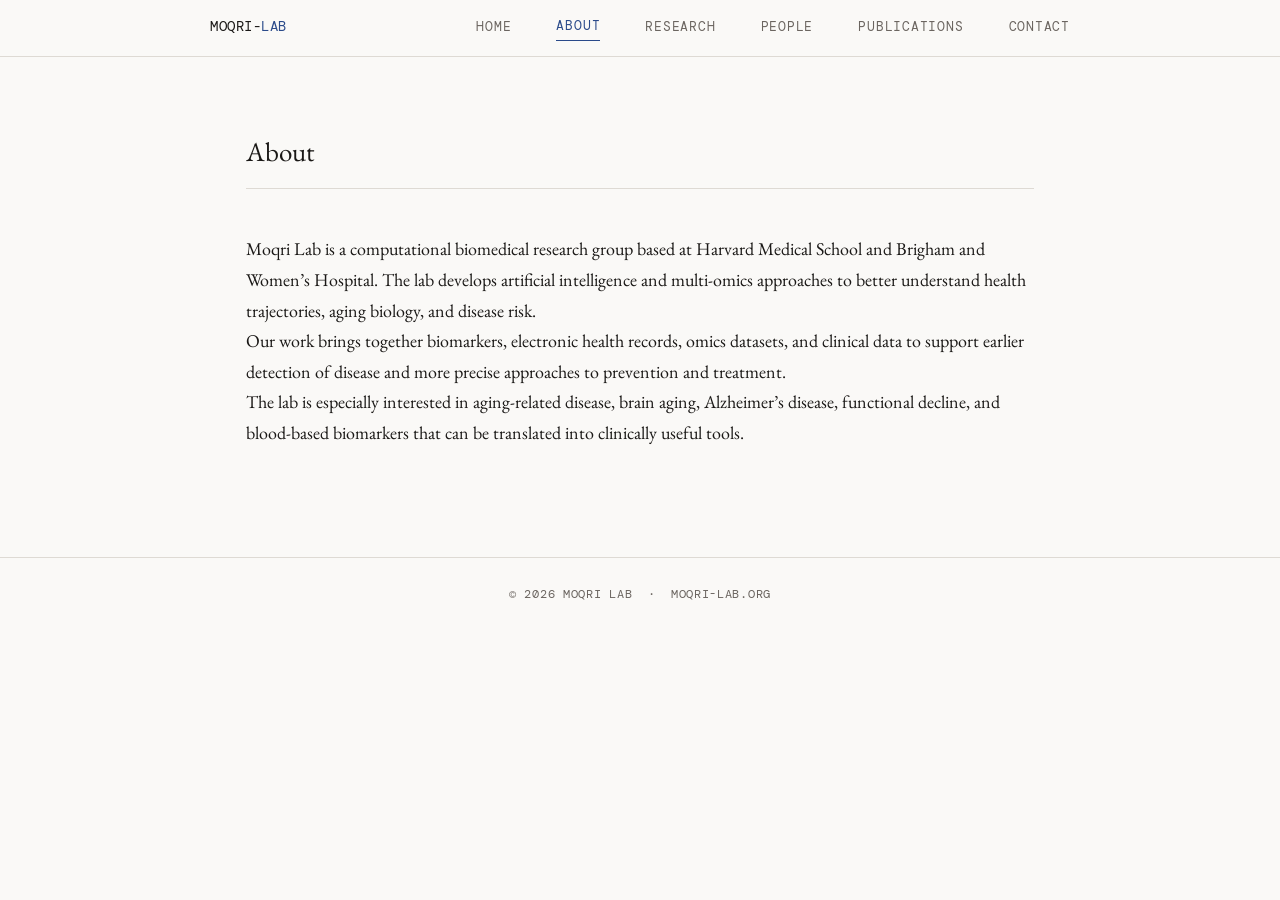
==== about.html @ 0ea627ed "Add about.html with lab information and navigation" ====
<!DOCTYPE html>
<html lang="en">
<head>
  <meta charset="UTF-8" />
  <meta name="viewport" content="width=device-width, initial-scale=1.0" />
  <title>About · Moqri Lab</title>
  <link rel="stylesheet" href="assets/style.css" />
</head>
<body>
<nav>
  <div class="nav-inner">
    <a class="nav-brand" href="index.html">moqri-<span>lab</span></a>
    <a href="index.html">Home</a>
    <a href="about.html">About</a>
    <a href="research.html">Research</a>
    <a href="people.html">People</a>
    <a href="publications.html">Publications</a>
    <a href="contact.html">Contact</a>
  </div>
</nav>

<div class="page">
  <div class="section-header">
    <h2>About</h2>
  </div>

  <section class="text-section">
    <p>
      Moqri Lab is a computational biomedical research group based at Harvard Medical School and Brigham and Women’s Hospital. The lab develops artificial intelligence and multi-omics approaches to better understand health trajectories, aging biology, and disease risk.
    </p>
    <p>
      Our work brings together biomarkers, electronic health records, omics datasets, and clinical data to support earlier detection of disease and more precise approaches to prevention and treatment.
    </p>
    <p>
      The lab is especially interested in aging-related disease, brain aging, Alzheimer’s disease, functional decline, and blood-based biomarkers that can be translated into clinically useful tools.
    </p>
  </section>
</div>

<footer>
  &copy; <span id="yr"></span> Moqri Lab &nbsp;&middot;&nbsp; moqri-lab.org
</footer>

<script src="assets/nav.js"></script>
<script>document.getElementById('yr').textContent = new Date().getFullYear();</script>
</body>
</html>
---- assets/style.css ----
@import url('https://fonts.googleapis.com/css2?family=EB+Garamond:ital,wght@0,400;0,500;1,400&family=DM+Mono:wght@300;400&display=swap');

:root {
  --bg: #faf9f7;
  --surface: #f2f0ec;
  --border: #dedad4;
  --text: #1a1816;
  --text-muted: #6b6560;
  --accent: #2a4a8a;
  --accent-light: #e8edf7;
  --serif: 'EB Garamond', Georgia, serif;
  --mono: 'DM Mono', monospace;
  --max: 860px;
}

* { box-sizing: border-box; margin: 0; padding: 0; }

html { font-size: 18px; }

body {
  font-family: var(--serif);
  background: var(--bg);
  color: var(--text);
  min-height: 100vh;
  line-height: 1.7;
}

body.home {
  background: transparent;
}

/* ── NAV ── */
nav {
  position: sticky;
  top: 0;
  z-index: 100;
  background: var(--bg);
  border-bottom: 1px solid var(--border);
  padding: 0 2rem;
}

.nav-inner {
  max-width: var(--max);
  margin: 0 auto;
  display: flex;
  align-items: center;
  gap: 2.5rem;
  height: 56px;
}

.nav-brand {
  font-family: var(--mono);
  font-size: 0.78rem;
  font-weight: 400;
  letter-spacing: 0.04em;
  color: var(--text);
  text-decoration: none;
  white-space: nowrap;
  margin-right: auto;
}

.nav-brand span {
  color: var(--accent);
}

nav a {
  font-family: var(--mono);
  font-size: 0.72rem;
  letter-spacing: 0.06em;
  text-transform: uppercase;
  color: var(--text-muted);
  text-decoration: none;
  transition: color 0.15s;
  padding-bottom: 2px;
}

nav a:hover { color: var(--text); }

nav a.active {
  color: var(--accent);
  border-bottom: 1.5px solid var(--accent);
}

/* ── PAGE ── */
.page {
  max-width: var(--max);
  margin: 0 auto;
  padding: 4rem 2rem 6rem;
}

/* ── HERO (home) ── */
.hero {
  position: relative;
  overflow: hidden;
  min-height: 480px;
  display: flex;
  flex-direction: column;
  justify-content: center;
}

.hero-bg {
  position: fixed;
  inset: 0;
  background: url('hero-bg.png') center center / cover no-repeat;
  z-index: -1;
}

.hero-content {
  position: relative;
  z-index: 1;
  padding: 5rem 2rem 3rem;
  max-width: var(--max);
  margin: 0 auto;
  width: 100%;
}

.hero-label {
  font-family: var(--mono);
  font-size: 0.68rem;
  letter-spacing: 0.12em;
  text-transform: uppercase;
  color: var(--accent);
  margin-bottom: 1.2rem;
}

.hero h1 {
  font-size: clamp(2.2rem, 5vw, 3.4rem);
  font-weight: 400;
  line-height: 1.15;
  max-width: 620px;
  margin-bottom: 1.5rem;
}

.hero h1 em {
  font-style: italic;
  color: var(--accent);
}

.hero p {
  font-size: 1.1rem;
  color: var(--text-muted);
  max-width: 540px;
  margin-bottom: 2.5rem;
}

.hero-divider {
  width: 48px;
  height: 1.5px;
  background: var(--border);
  margin: 2.5rem 0;
}

/* ── SECTION HEADER ── */
.section-header {
  display: flex;
  align-items: baseline;
  gap: 1rem;
  margin-bottom: 2.5rem;
  padding-bottom: 0.75rem;
  border-bottom: 1px solid var(--border);
}

.section-header h2 {
  font-size: 1.5rem;
  font-weight: 400;
}

.section-header .count {
  font-family: var(--mono);
  font-size: 0.7rem;
  color: var(--text-muted);
  letter-spacing: 0.04em;
}

/* ── PEOPLE ── */
.people-grid {
  display: grid;
  grid-template-columns: 1fr;
  border: 1.5px solid var(--border);
}

.person-card {
  background: var(--bg);
  padding: 1.75rem;
  transition: background 0.15s;
  border-bottom: 1px solid var(--border);
}

.person-card:last-child {
  border-bottom: none;
}

.person-card:hover { background: var(--surface); }

.person-photo {
  width: 64px;
  height: 64px;
  border-radius: 50%;
  object-fit: cover;
  background: var(--surface);
  border: 1.5px solid var(--border);
  margin-bottom: 1rem;
  display: flex;
  align-items: center;
  justify-content: center;
  font-family: var(--mono);
  font-size: 1.1rem;
  color: var(--text-muted);
}

.person-name {
  font-size: 1rem;
  font-weight: 500;
  margin-bottom: 0.25rem;
}

.person-role {
  font-family: var(--mono);
  font-size: 0.65rem;
  letter-spacing: 0.06em;
  text-transform: uppercase;
  color: var(--accent);
  margin-bottom: 0.5rem;
}

.person-bio {
  font-size: 0.88rem;
  color: var(--text-muted);
  line-height: 1.55;
  margin-bottom: 0.75rem;
}

.person-links {
  display: flex;
  gap: 0.75rem;
}

.person-links a {
  font-family: var(--mono);
  font-size: 0.62rem;
  letter-spacing: 0.05em;
  color: var(--text-muted);
  text-decoration: none;
  text-transform: uppercase;
  border-bottom: 1px solid var(--border);
  padding-bottom: 1px;
  transition: color 0.15s, border-color 0.15s;
}

.person-links a:hover {
  color: var(--accent);
  border-color: var(--accent);
}

/* ── RESEARCH ── */
.research-item {
  padding: 2rem 0;
  border-bottom: 1px solid var(--border);
}

.research-item:last-child { border-bottom: none; }

.research-tag {
  font-family: var(--mono);
  font-size: 0.62rem;
  letter-spacing: 0.08em;
  text-transform: uppercase;
  color: var(--accent);
  background: var(--accent-light);
  padding: 0.2rem 0.55rem;
  display: inline-block;
  margin-bottom: 0.75rem;
}

.research-item h3 {
  font-size: 1.2rem;
  font-weight: 400;
  margin-bottom: 0.6rem;
}

.research-item p {
  font-size: 0.95rem;
  color: var(--text-muted);
  max-width: 620px;
}

.research-funding {
  display: flex;
  flex-wrap: wrap;
  align-items: center;
  gap: 0.5rem;
  margin-top: 0.9rem;
}

.funding-label {
  font-family: var(--mono);
  font-size: 0.6rem;
  letter-spacing: 0.1em;
  text-transform: uppercase;
  color: var(--text-muted);
  margin-right: 0.25rem;
}

.funding-item {
  font-family: var(--mono);
  font-size: 0.65rem;
  letter-spacing: 0.03em;
  color: var(--text-muted);
  background: var(--surface);
  border: 1px solid var(--border);
  padding: 0.2rem 0.6rem;
  text-decoration: none;
  transition: border-color 0.15s, color 0.15s;
}

a.funding-item:hover {
  color: var(--accent);
  border-color: var(--accent);
}

/* ── PUBLICATIONS ── */
.pub-item {
  padding: 1.5rem 0;
  border-bottom: 1px solid var(--border);
  display: grid;
  grid-template-columns: 1fr auto;
  gap: 1rem;
  align-start: start;
}

.pub-item:last-child { border-bottom: none; }

.pub-title {
  font-size: 1rem;
  font-weight: 500;
  margin-bottom: 0.3rem;
}

.pub-authors {
  font-size: 0.88rem;
  color: var(--text-muted);
  margin-bottom: 0.25rem;
  font-style: italic;
}

.pub-venue {
  font-family: var(--mono);
  font-size: 0.65rem;
  letter-spacing: 0.04em;
  color: var(--text-muted);
}

.pub-year {
  font-family: var(--mono);
  font-size: 0.75rem;
  color: var(--text-muted);
  white-space: nowrap;
  padding-top: 0.15rem;
}

.pub-links {
  display: flex;
  gap: 0.6rem;
  margin-top: 0.6rem;
}

.pub-links a {
  font-family: var(--mono);
  font-size: 0.6rem;
  letter-spacing: 0.06em;
  text-transform: uppercase;
  color: var(--accent);
  text-decoration: none;
  border: 1px solid var(--accent);
  padding: 0.15rem 0.45rem;
  transition: background 0.15s, color 0.15s;
}

.pub-links a:hover {
  background: var(--accent);
  color: white;
}

/* ── HOME QUICK LINKS ── */
.quick-links {
  display: grid;
  grid-template-columns: repeat(auto-fit, minmax(200px, 1fr));
  gap: 1px;
  background: var(--border);
  border: 1.5px solid var(--border);
  margin-top: 3rem;
}

.quick-link {
  background: rgba(250, 249, 247, 0.75);
  padding: 1.5rem;
  text-decoration: none;
  color: var(--text);
  transition: background 0.15s;
  display: block;
  backdrop-filter: blur(4px);
}

.quick-link:hover { background: rgba(242, 240, 236, 0.9); }

.quick-link-label {
  font-family: var(--mono);
  font-size: 0.62rem;
  letter-spacing: 0.1em;
  text-transform: uppercase;
  color: var(--accent);
  margin-bottom: 0.4rem;
}

.quick-link-title {
  font-size: 1rem;
  font-weight: 500;
  margin-bottom: 0.3rem;
}

.quick-link-desc {
  font-size: 0.84rem;
  color: var(--text-muted);
}

/* ── EMPTY STATE ── */
.empty-state {
  padding: 3rem 2rem;
  text-align: center;
  color: var(--text-muted);
  font-size: 0.9rem;
  font-family: var(--mono);
  letter-spacing: 0.04em;
  border: 1.5px dashed var(--border);
}

/* ── FOOTER ── */
footer {
  border-top: 1px solid var(--border);
  padding: 1.5rem 2rem;
  text-align: center;
  font-family: var(--mono);
  font-size: 0.65rem;
  letter-spacing: 0.06em;
  color: var(--text-muted);
  text-transform: uppercase;
}

/* ── RESPONSIVE ── */
@media (max-width: 600px) {
  .nav-inner { gap: 1.5rem; }
  .hero { padding: 3rem 1.25rem 2rem; }
  .page { padding: 2.5rem 1.25rem 4rem; }
  .pub-item { grid-template-columns: 1fr; }
}  background: var(--bg);
  border-bottom: 1px solid var(--border);
  padding: 0 2rem;
}

.nav-inner {
  max-width: var(--max);
  margin: 0 auto;
  display: flex;
  align-items: center;
  gap: 2.5rem;
  height: 56px;
}

.nav-brand {
  font-family: var(--mono);
  font-size: 0.78rem;
  font-weight: 400;
  letter-spacing: 0.04em;
  color: var(--text);
  text-decoration: none;
  white-space: nowrap;
  margin-right: auto;
}

.nav-brand span {
  color: var(--accent);
}

nav a {
  font-family: var(--mono);
  font-size: 0.72rem;
  letter-spacing: 0.06em;
  text-transform: uppercase;
  color: var(--text-muted);
  text-decoration: none;
  transition: color 0.15s;
  padding-bottom: 2px;
}

nav a:hover { color: var(--text); }

nav a.active {
  color: var(--accent);
  border-bottom: 1.5px solid var(--accent);
}

/* ── PAGE ── */
.page {
  max-width: var(--max);
  margin: 0 auto;
  padding: 4rem 2rem 6rem;
}

/* ── HERO (home) ── */
.hero {
  position: relative;
  overflow: hidden;
  min-height: 480px;
  display: flex;
  flex-direction: column;
  justify-content: center;
}

.hero-bg {
  position: fixed;
  inset: 0;
  background: url('hero-bg.png') center center / cover no-repeat;
  z-index: -1;
}

.hero-content {
  position: relative;
  z-index: 1;
  padding: 5rem 2rem 3rem;
  max-width: var(--max);
  margin: 0 auto;
  width: 100%;
}

.hero-label {
  font-family: var(--mono);
  font-size: 0.68rem;
  letter-spacing: 0.12em;
  text-transform: uppercase;
  color: var(--accent);
  margin-bottom: 1.2rem;
}

.hero h1 {
  font-size: clamp(2.2rem, 5vw, 3.4rem);
  font-weight: 400;
  line-height: 1.15;
  max-width: 620px;
  margin-bottom: 1.5rem;
}

.hero h1 em {
  font-style: italic;
  color: var(--accent);
}

.hero p {
  font-size: 1.1rem;
  color: var(--text-muted);
  max-width: 540px;
  margin-bottom: 2.5rem;
}

.hero-divider {
  width: 48px;
  height: 1.5px;
  background: var(--border);
  margin: 2.5rem 0;
}

/* ── SECTION HEADER ── */
.section-header {
  display: flex;
  align-items: baseline;
  gap: 1rem;
  margin-bottom: 2.5rem;
  padding-bottom: 0.75rem;
  border-bottom: 1px solid var(--border);
}

.section-header h2 {
  font-size: 1.5rem;
  font-weight: 400;
}

.section-header .count {
  font-family: var(--mono);
  font-size: 0.7rem;
  color: var(--text-muted);
  letter-spacing: 0.04em;
}

/* ── PEOPLE ── */
.people-grid {
  display: grid;
  grid-template-columns: 1fr;
  border: 1.5px solid var(--border);
}

.person-card {
  background: var(--bg);
  padding: 1.75rem;
  transition: background 0.15s;
  border-bottom: 1px solid var(--border);
}

.person-card:last-child {
  border-bottom: none;
}

.person-card:hover { background: var(--surface); }

.person-photo {
  width: 64px;
  height: 64px;
  border-radius: 50%;
  object-fit: cover;
  background: var(--surface);
  border: 1.5px solid var(--border);
  margin-bottom: 1rem;
  display: flex;
  align-items: center;
  justify-content: center;
  font-family: var(--mono);
  font-size: 1.1rem;
  color: var(--text-muted);
}

.person-name {
  font-size: 1rem;
  font-weight: 500;
  margin-bottom: 0.25rem;
}

.person-role {
  font-family: var(--mono);
  font-size: 0.65rem;
  letter-spacing: 0.06em;
  text-transform: uppercase;
  color: var(--accent);
  margin-bottom: 0.5rem;
}

.person-bio {
  font-size: 0.88rem;
  color: var(--text-muted);
  line-height: 1.55;
  margin-bottom: 0.75rem;
}

.person-links {
  display: flex;
  gap: 0.75rem;
}

.person-links a {
  font-family: var(--mono);
  font-size: 0.62rem;
  letter-spacing: 0.05em;
  color: var(--text-muted);
  text-decoration: none;
  text-transform: uppercase;
  border-bottom: 1px solid var(--border);
  padding-bottom: 1px;
  transition: color 0.15s, border-color 0.15s;
}

.person-links a:hover {
  color: var(--accent);
  border-color: var(--accent);
}

/* ── RESEARCH ── */
.research-item {
  padding: 2rem 0;
  border-bottom: 1px solid var(--border);
}

.research-item:last-child { border-bottom: none; }

.research-tag {
  font-family: var(--mono);
  font-size: 0.62rem;
  letter-spacing: 0.08em;
  text-transform: uppercase;
  color: var(--accent);
  background: var(--accent-light);
  padding: 0.2rem 0.55rem;
  display: inline-block;
  margin-bottom: 0.75rem;
}

.research-item h3 {
  font-size: 1.2rem;
  font-weight: 400;
  margin-bottom: 0.6rem;
}

.research-item p {
  font-size: 0.95rem;
  color: var(--text-muted);
  max-width: 620px;
}

/* ── PUBLICATIONS ── */
.pub-item {
  padding: 1.5rem 0;
  border-bottom: 1px solid var(--border);
  display: grid;
  grid-template-columns: 1fr auto;
  gap: 1rem;
  align-start: start;
}

.pub-item:last-child { border-bottom: none; }

.pub-title {
  font-size: 1rem;
  font-weight: 500;
  margin-bottom: 0.3rem;
}

.pub-authors {
  font-size: 0.88rem;
  color: var(--text-muted);
  margin-bottom: 0.25rem;
  font-style: italic;
}

.pub-venue {
  font-family: var(--mono);
  font-size: 0.65rem;
  letter-spacing: 0.04em;
  color: var(--text-muted);
}

.pub-year {
  font-family: var(--mono);
  font-size: 0.75rem;
  color: var(--text-muted);
  white-space: nowrap;
  padding-top: 0.15rem;
}

.pub-links {
  display: flex;
  gap: 0.6rem;
  margin-top: 0.6rem;
}

.pub-links a {
  font-family: var(--mono);
  font-size: 0.6rem;
  letter-spacing: 0.06em;
  text-transform: uppercase;
  color: var(--accent);
  text-decoration: none;
  border: 1px solid var(--accent);
  padding: 0.15rem 0.45rem;
  transition: background 0.15s, color 0.15s;
}

.pub-links a:hover {
  background: var(--accent);
  color: white;
}

/* ── HOME QUICK LINKS ── */
.quick-links {
  display: grid;
  grid-template-columns: repeat(auto-fit, minmax(200px, 1fr));
  gap: 1px;
  background: var(--border);
  border: 1.5px solid var(--border);
  margin-top: 3rem;
}

.quick-link {
  background: rgba(250, 249, 247, 0.75);
  padding: 1.5rem;
  text-decoration: none;
  color: var(--text);
  transition: background 0.15s;
  display: block;
  backdrop-filter: blur(4px);
}

.quick-link:hover { background: rgba(242, 240, 236, 0.9); }

.quick-link-label {
  font-family: var(--mono);
  font-size: 0.62rem;
  letter-spacing: 0.1em;
  text-transform: uppercase;
  color: var(--accent);
  margin-bottom: 0.4rem;
}

.quick-link-title {
  font-size: 1rem;
  font-weight: 500;
  margin-bottom: 0.3rem;
}

.quick-link-desc {
  font-size: 0.84rem;
  color: var(--text-muted);
}

/* ── EMPTY STATE ── */
.empty-state {
  padding: 3rem 2rem;
  text-align: center;
  color: var(--text-muted);
  font-size: 0.9rem;
  font-family: var(--mono);
  letter-spacing: 0.04em;
  border: 1.5px dashed var(--border);
}

/* ── FOOTER ── */
footer {
  border-top: 1px solid var(--border);
  padding: 1.5rem 2rem;
  text-align: center;
  font-family: var(--mono);
  font-size: 0.65rem;
  letter-spacing: 0.06em;
  color: var(--text-muted);
  text-transform: uppercase;
}

/* ── RESPONSIVE ── */
@media (max-width: 600px) {
  .nav-inner { gap: 1.5rem; }
  .hero { padding: 3rem 1.25rem 2rem; }
  .page { padding: 2.5rem 1.25rem 4rem; }
  .pub-item { grid-template-columns: 1fr; }
}
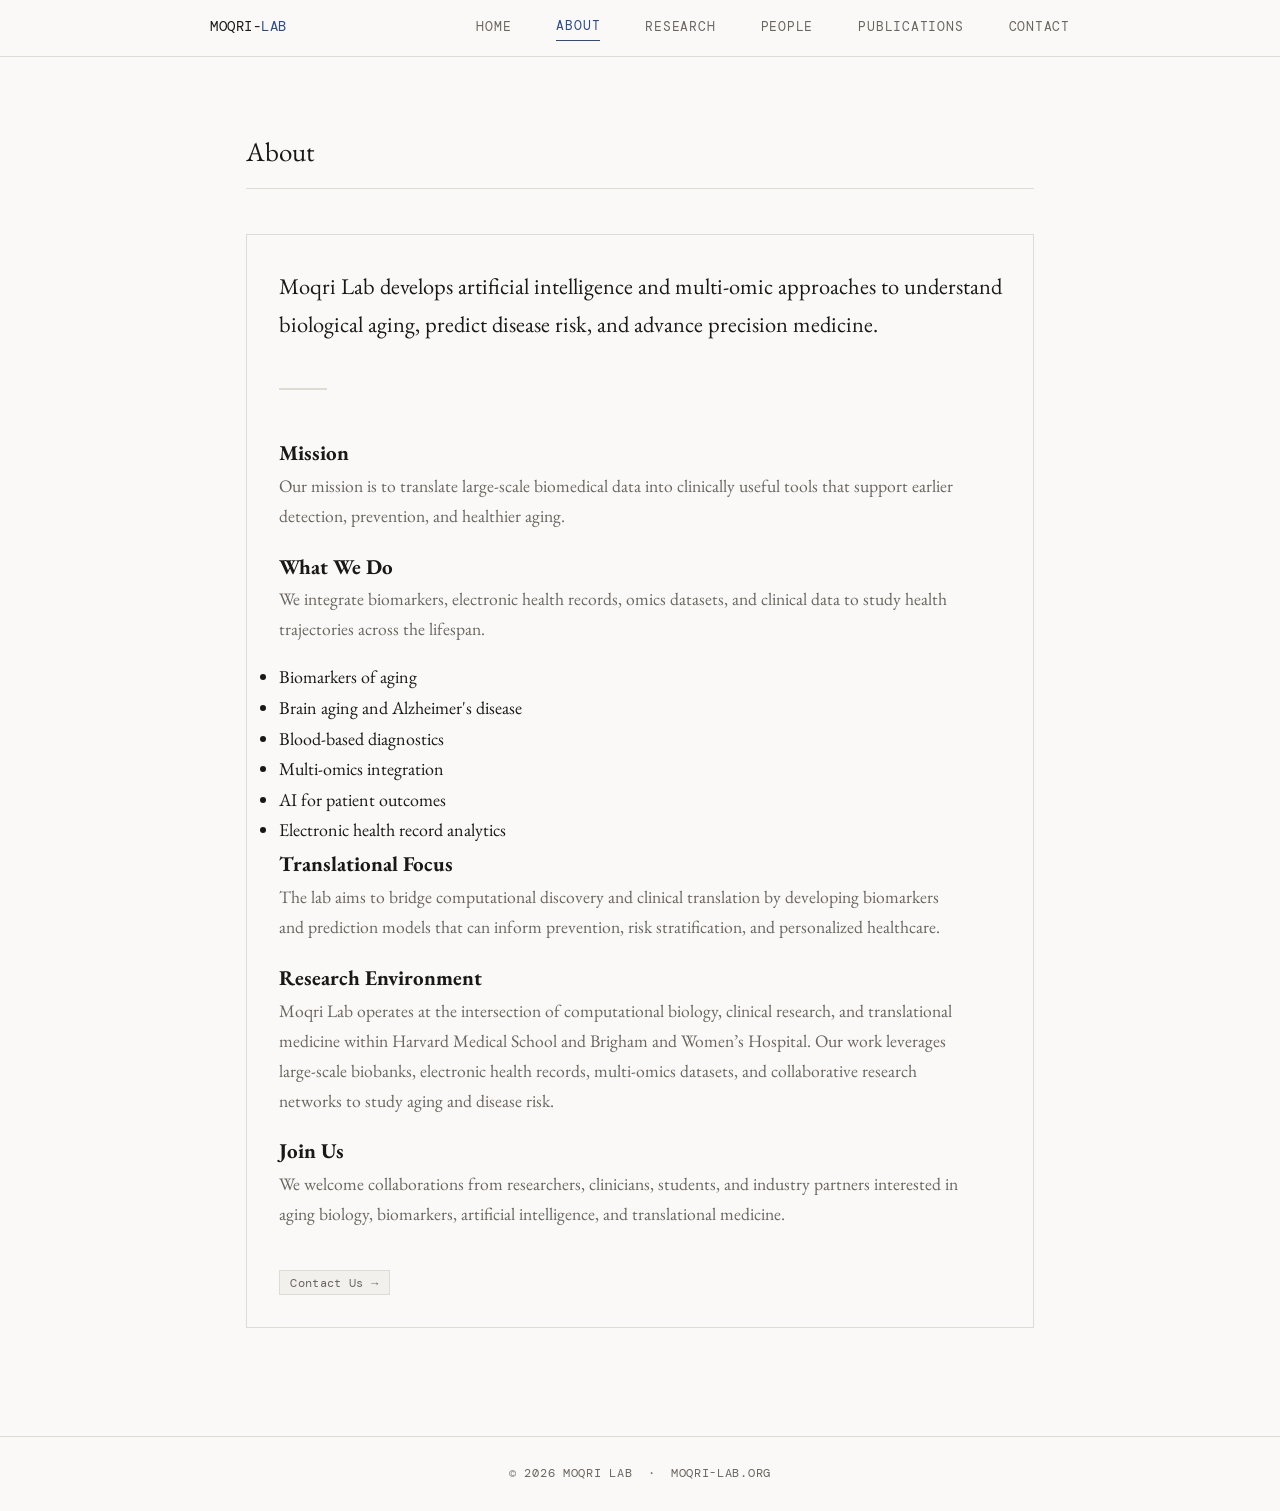
==== commit c3d4f463: "Update content and structure in about.html" ====
--- a/about.html
+++ b/about.html
@@ -7,6 +7,7 @@
   <link rel="stylesheet" href="assets/style.css" />
 </head>
 <body>
+
 <nav>
   <div class="nav-inner">
     <a class="nav-brand" href="index.html">moqri-<span>lab</span></a>
@@ -20,21 +21,70 @@
 </nav>
 
 <div class="page">
+
   <div class="section-header">
     <h2>About</h2>
   </div>
 
   <section class="text-section">
+
+    <p style="font-size:1.25rem; line-height:1.7; max-width:760px; margin-bottom:2.5rem; color:var(--text);">
+      Moqri Lab develops artificial intelligence and multi-omic approaches to understand
+      biological aging, predict disease risk, and advance precision medicine.
+    </p>
+
+    <div class="hero-divider"></div>
+
+    <h3>Mission</h3>
     <p>
-      Moqri Lab is a computational biomedical research group based at Harvard Medical School and Brigham and Women’s Hospital. The lab develops artificial intelligence and multi-omics approaches to better understand health trajectories, aging biology, and disease risk.
+      Our mission is to translate large-scale biomedical data into clinically useful tools
+      that support earlier detection, prevention, and healthier aging.
     </p>
+
+    <h3>What We Do</h3>
     <p>
-      Our work brings together biomarkers, electronic health records, omics datasets, and clinical data to support earlier detection of disease and more precise approaches to prevention and treatment.
+      We integrate biomarkers, electronic health records, omics datasets, and clinical data
+      to study health trajectories across the lifespan.
     </p>
+
+    <ul>
+      <li>Biomarkers of aging</li>
+      <li>Brain aging and Alzheimer's disease</li>
+      <li>Blood-based diagnostics</li>
+      <li>Multi-omics integration</li>
+      <li>AI for patient outcomes</li>
+      <li>Electronic health record analytics</li>
+    </ul>
+
+    <h3>Translational Focus</h3>
     <p>
-      The lab is especially interested in aging-related disease, brain aging, Alzheimer’s disease, functional decline, and blood-based biomarkers that can be translated into clinically useful tools.
+      The lab aims to bridge computational discovery and clinical translation by developing
+      biomarkers and prediction models that can inform prevention, risk stratification,
+      and personalized healthcare.
     </p>
+
+    <h3>Research Environment</h3>
+    <p>
+      Moqri Lab operates at the intersection of computational biology, clinical research,
+      and translational medicine within Harvard Medical School and Brigham and Women’s Hospital.
+      Our work leverages large-scale biobanks, electronic health records, multi-omics datasets,
+      and collaborative research networks to study aging and disease risk.
+    </p>
+
+    <h3>Join Us</h3>
+    <p>
+      We welcome collaborations from researchers, clinicians, students, and industry partners
+      interested in aging biology, biomarkers, artificial intelligence, and translational medicine.
+    </p>
+
+    <p style="margin-top:2rem;">
+      <a href="contact.html" class="funding-item">
+        Contact Us →
+      </a>
+    </p>
+
   </section>
+
 </div>
 
 <footer>
@@ -42,6 +92,9 @@
 </footer>
 
 <script src="assets/nav.js"></script>
-<script>document.getElementById('yr').textContent = new Date().getFullYear();</script>
+<script>
+  document.getElementById('yr').textContent = new Date().getFullYear();
+</script>
+
 </body>
 </html>
--- a/assets/style.css
+++ b/assets/style.css
@@ -837,3 +837,69 @@
   .page { padding: 2.5rem 1.25rem 4rem; }
   .pub-item { grid-template-columns: 1fr; }
 }
+
+/* ── TEXT PAGES ── */
+.text-section {
+  border: 1.5px solid var(--border);
+  background: var(--bg);
+  padding: 1.75rem;
+}
+
+.text-section p {
+  color: var(--text-muted);
+  font-size: 0.98rem;
+  max-width: 680px;
+  margin-bottom: 1rem;
+}
+
+.text-section p:last-child {
+  margin-bottom: 0;
+}
+
+/* ── CONTACT ── */
+.contact-grid {
+  display: grid;
+  grid-template-columns: 1fr;
+  border: 1.5px solid var(--border);
+}
+
+.contact-card {
+  background: var(--bg);
+  padding: 1.5rem;
+  border-bottom: 1px solid var(--border);
+}
+
+.contact-card:last-child {
+  border-bottom: none;
+}
+
+.contact-card:hover {
+  background: var(--surface);
+}
+
+.contact-label {
+  font-family: var(--mono);
+  font-size: 0.62rem;
+  letter-spacing: 0.08em;
+  text-transform: uppercase;
+  color: var(--accent);
+  margin-bottom: 0.5rem;
+}
+
+.contact-card h3 {
+  font-size: 1.05rem;
+  font-weight: 500;
+  margin-bottom: 0.4rem;
+}
+
+.contact-card p,
+.contact-card a {
+  color: var(--text-muted);
+  font-size: 0.95rem;
+}
+
+.contact-card a:hover {
+  color: var(--accent);
+}
+
+
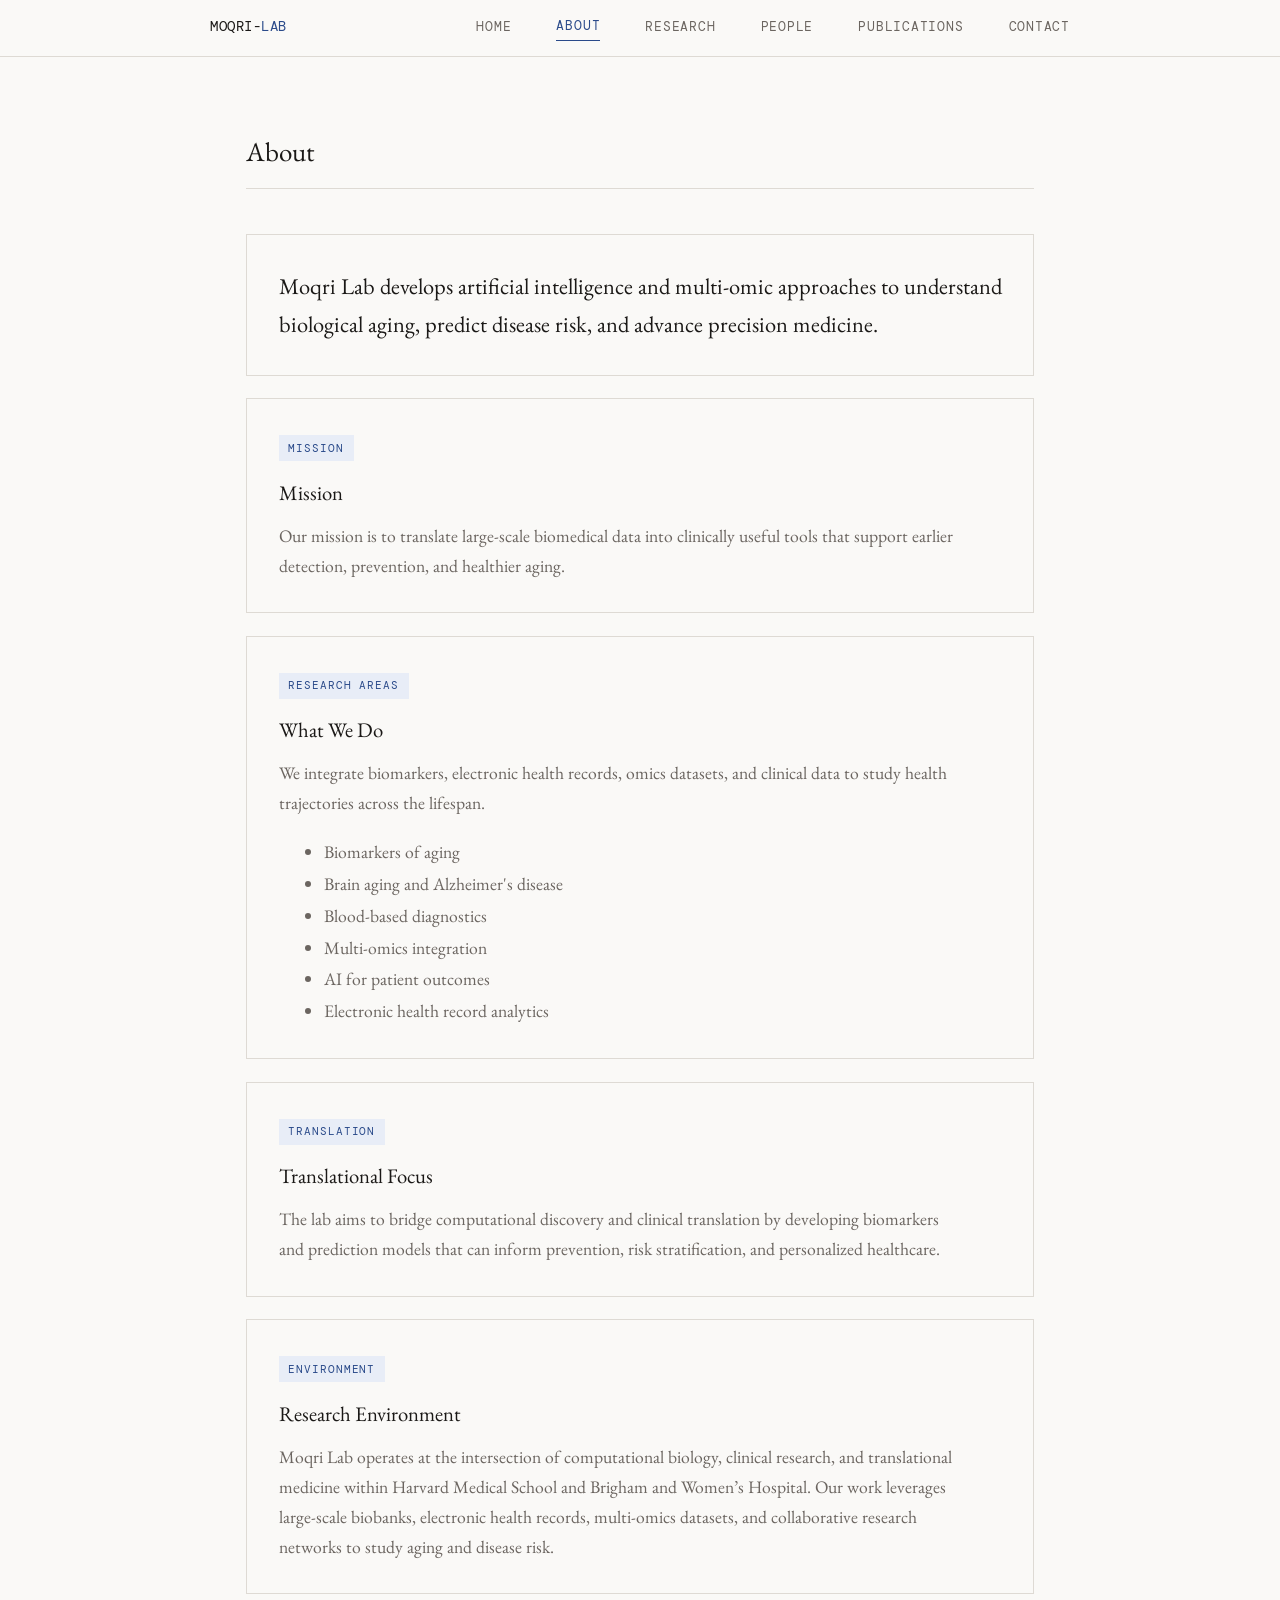
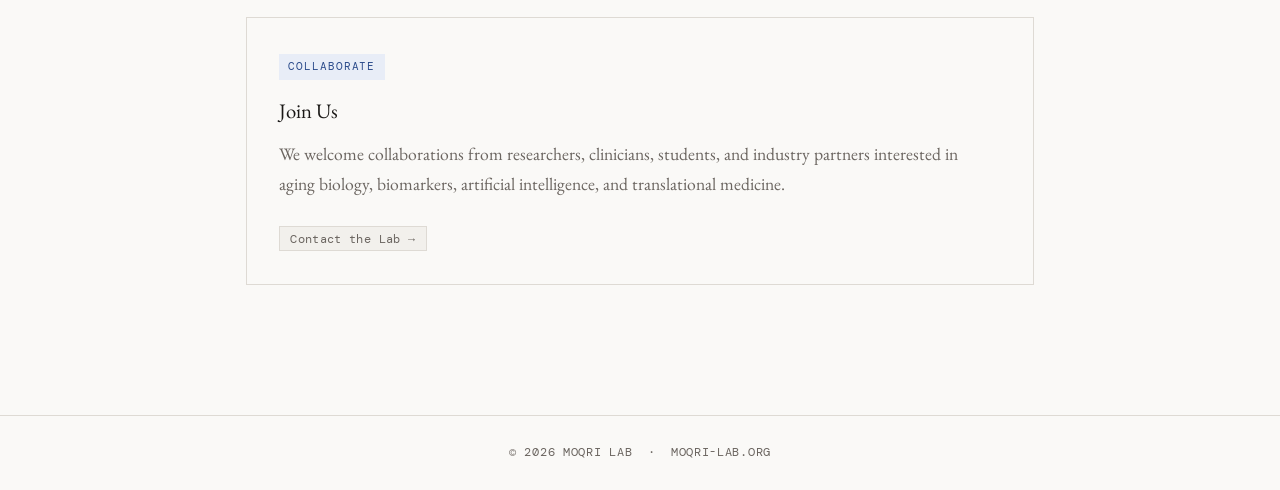
==== commit 25e5f7c7: "Refactor About section with styled divs" ====
--- a/about.html
+++ b/about.html
@@ -26,62 +26,75 @@
     <h2>About</h2>
   </div>
 
-  <section class="text-section">
+  <section>
 
-    <p style="font-size:1.25rem; line-height:1.7; max-width:760px; margin-bottom:2.5rem; color:var(--text);">
-      Moqri Lab develops artificial intelligence and multi-omic approaches to understand
-      biological aging, predict disease risk, and advance precision medicine.
-    </p>
+    <div style="border:1.5px solid var(--border); background:var(--bg); padding:1.75rem; margin-bottom:1.25rem;">
+      <p style="font-size:1.25rem; line-height:1.7; max-width:760px; color:var(--text); margin-bottom:0;">
+        Moqri Lab develops artificial intelligence and multi-omic approaches to understand
+        biological aging, predict disease risk, and advance precision medicine.
+      </p>
+    </div>
 
-    <div class="hero-divider"></div>
+    <div style="border:1.5px solid var(--border); background:var(--bg); padding:1.75rem; margin-bottom:1.25rem;">
+      <div class="research-tag">Mission</div>
+      <h3 style="font-size:1.15rem; font-weight:400; margin-bottom:0.6rem;">Mission</h3>
+      <p style="color:var(--text-muted); font-size:0.98rem; max-width:680px; margin-bottom:0;">
+        Our mission is to translate large-scale biomedical data into clinically useful tools
+        that support earlier detection, prevention, and healthier aging.
+      </p>
+    </div>
 
-    <h3>Mission</h3>
-    <p>
-      Our mission is to translate large-scale biomedical data into clinically useful tools
-      that support earlier detection, prevention, and healthier aging.
-    </p>
+    <div style="border:1.5px solid var(--border); background:var(--bg); padding:1.75rem; margin-bottom:1.25rem;">
+      <div class="research-tag">Research Areas</div>
+      <h3 style="font-size:1.15rem; font-weight:400; margin-bottom:0.6rem;">What We Do</h3>
+      <p style="color:var(--text-muted); font-size:0.98rem; max-width:680px; margin-bottom:1rem;">
+        We integrate biomarkers, electronic health records, omics datasets, and clinical data
+        to study health trajectories across the lifespan.
+      </p>
 
-    <h3>What We Do</h3>
-    <p>
-      We integrate biomarkers, electronic health records, omics datasets, and clinical data
-      to study health trajectories across the lifespan.
-    </p>
+      <ul style="color:var(--text-muted); font-size:0.98rem; margin-left:1.5rem; padding-left:1rem; line-height:1.8;">
+        <li>Biomarkers of aging</li>
+        <li>Brain aging and Alzheimer's disease</li>
+        <li>Blood-based diagnostics</li>
+        <li>Multi-omics integration</li>
+        <li>AI for patient outcomes</li>
+        <li>Electronic health record analytics</li>
+      </ul>
+    </div>
 
-    <ul>
-      <li>Biomarkers of aging</li>
-      <li>Brain aging and Alzheimer's disease</li>
-      <li>Blood-based diagnostics</li>
-      <li>Multi-omics integration</li>
-      <li>AI for patient outcomes</li>
-      <li>Electronic health record analytics</li>
-    </ul>
+    <div style="border:1.5px solid var(--border); background:var(--bg); padding:1.75rem; margin-bottom:1.25rem;">
+      <div class="research-tag">Translation</div>
+      <h3 style="font-size:1.15rem; font-weight:400; margin-bottom:0.6rem;">Translational Focus</h3>
+      <p style="color:var(--text-muted); font-size:0.98rem; max-width:680px; margin-bottom:0;">
+        The lab aims to bridge computational discovery and clinical translation by developing
+        biomarkers and prediction models that can inform prevention, risk stratification,
+        and personalized healthcare.
+      </p>
+    </div>
 
-    <h3>Translational Focus</h3>
-    <p>
-      The lab aims to bridge computational discovery and clinical translation by developing
-      biomarkers and prediction models that can inform prevention, risk stratification,
-      and personalized healthcare.
-    </p>
+    <div style="border:1.5px solid var(--border); background:var(--bg); padding:1.75rem; margin-bottom:1.25rem;">
+      <div class="research-tag">Environment</div>
+      <h3 style="font-size:1.15rem; font-weight:400; margin-bottom:0.6rem;">Research Environment</h3>
+      <p style="color:var(--text-muted); font-size:0.98rem; max-width:680px; margin-bottom:0;">
+        Moqri Lab operates at the intersection of computational biology, clinical research,
+        and translational medicine within Harvard Medical School and Brigham and Women’s Hospital.
+        Our work leverages large-scale biobanks, electronic health records, multi-omics datasets,
+        and collaborative research networks to study aging and disease risk.
+      </p>
+    </div>
 
-    <h3>Research Environment</h3>
-    <p>
-      Moqri Lab operates at the intersection of computational biology, clinical research,
-      and translational medicine within Harvard Medical School and Brigham and Women’s Hospital.
-      Our work leverages large-scale biobanks, electronic health records, multi-omics datasets,
-      and collaborative research networks to study aging and disease risk.
-    </p>
+    <div style="border:1.5px solid var(--border); background:var(--bg); padding:1.75rem; margin-bottom:1.25rem;">
+      <div class="research-tag">Collaborate</div>
+      <h3 style="font-size:1.15rem; font-weight:400; margin-bottom:0.6rem;">Join Us</h3>
+      <p style="color:var(--text-muted); font-size:0.98rem; max-width:680px; margin-bottom:1.25rem;">
+        We welcome collaborations from researchers, clinicians, students, and industry partners
+        interested in aging biology, biomarkers, artificial intelligence, and translational medicine.
+      </p>
 
-    <h3>Join Us</h3>
-    <p>
-      We welcome collaborations from researchers, clinicians, students, and industry partners
-      interested in aging biology, biomarkers, artificial intelligence, and translational medicine.
-    </p>
-
-    <p style="margin-top:2rem;">
       <a href="contact.html" class="funding-item">
-        Contact Us →
+        Contact the Lab →
       </a>
-    </p>
+    </div>
 
   </section>
 
